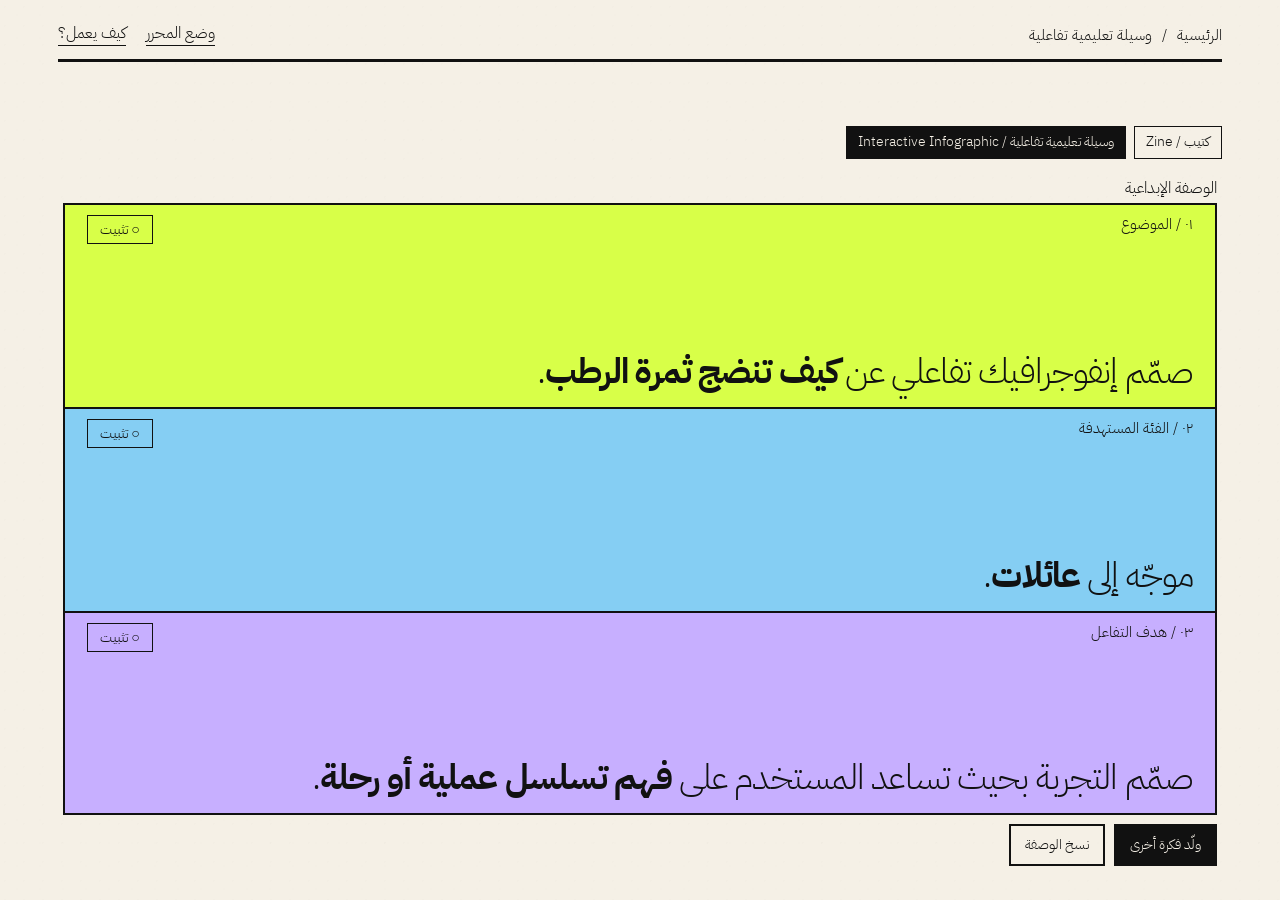
==== infographic.html @ f1f87425 "Add files via upload" ====
<!DOCTYPE html>
<html lang="ar" dir="rtl">
<head>
  <meta charset="UTF-8">
  <meta name="viewport" content="width=device-width, initial-scale=1.0">
  <title>وسيلة تعليمية تفاعلية — مولد الوصفات الإبداعية</title>
  <link rel="preconnect" href="https://fonts.googleapis.com">
  <link rel="preconnect" href="https://fonts.gstatic.com" crossorigin>
  <link href="https://fonts.googleapis.com/css2?family=IBM+Plex+Sans+Arabic:wght@200;300;400;500;600;700&display=swap" rel="stylesheet">
  <link rel="stylesheet" href="style.css">
</head>
<body class="inner-page info-page">
  <div class="noise"></div>
  <div class="screen">
    
    <header class="inner-header">
      <div class="inner-topline">
        <nav class="breadcrumbs" aria-label="مسار الصفحة">
          <a href="index.html">الرئيسية</a>
          <span>/</span>
          <span>وسيلة تعليمية تفاعلية</span>
        </nav>

        <div class="inner-utilities">
          <button id="teacherBtn" class="plain-link">وضع المحرر</button>
          <button id="aboutBtn" class="plain-link">كيف يعمل؟</button>
        </div>
      </div>

      <div class="inner-tabs-row">
        <nav class="project-tabs" aria-label="التنقل بين المشاريع">
          <a href="zine.html" class="project-tab ">كتيب / Zine</a>
          <a href="infographic.html" class="project-tab active" aria-current="page">وسيلة تعليمية تفاعلية / Interactive Infographic</a>
        </nav>
      </div>
    </header>

    <main class="inner-main">
      <section class="generator" aria-live="polite">
        <div class="brief-label">الوصفة الإبداعية</div>

        <article class="idea-card subject-card">
          <div class="card-top">
            <span class="card-label">٠١ / الموضوع</span>
            <button class="lock-btn" data-key="topics" aria-pressed="false">○ تثبيت</button>
          </div>
          <div class="card-copy">صمّم إنفوجرافيك تفاعلي عن <strong id="topicsText"></strong>.</div>
        </article>

        <article class="idea-card perspective-card">
          <div class="card-top">
            <span class="card-label">٠٢ / الفئة المستهدفة</span>
            <button class="lock-btn" data-key="audiences" aria-pressed="false">○ تثبيت</button>
          </div>
          <div class="card-copy">موجّه إلى <strong id="audiencesText"></strong>.</div>
        </article>

        <article class="idea-card method-card">
          <div class="card-top">
            <span class="card-label">٠٣ / هدف التفاعل</span>
            <button class="lock-btn" data-key="goals" aria-pressed="false">○ تثبيت</button>
          </div>
          <div class="card-copy">صمّم التجربة بحيث تساعد المستخدم على <strong id="goalsText"></strong>.</div>
        </article>

        <div class="generator-actions">
          <button id="generateBtn" class="primary-btn">ولّد فكرة أخرى</button>
          <button id="copyBtn" class="secondary-btn">نسخ الوصفة</button>
          <span id="statusMessage" class="status-message"></span>
        </div>
      </section>
    </main>

    <footer class="unified-footer"></footer>
  </div>

  <dialog id="aboutDialog" class="modal">
    <div class="modal-head">
      <h2>كيف يعمل؟</h2>
      <button class="close-btn" data-close="aboutDialog">×</button>
    </div>
    <div class="modal-body">
      <p>ولّد نقطة بداية للمشروع، ثم ثبّت أي عنصر يعجبك وأعد توليد البقية.</p>
      <p>الوصفة تحدد الموضوع والفئة المستهدفة وهدف التفاعل، أما طريقة التفاعل والأسلوب البصري فهما من قراراتك التصميمية.</p>
    </div>
  </dialog>

  <dialog id="passwordDialog" class="modal password-modal">
    <div class="modal-head">
      <h2>دخول المحرر</h2>
      <button class="close-btn" data-close="passwordDialog">×</button>
    </div>
    <div class="modal-body">
      <label class="password-label" for="teacherPassword">كلمة السر</label>
      <input id="teacherPassword" class="password-input" type="password" placeholder="أدخل كلمة السر">
      <p id="passwordError" class="password-error"></p>
      <button id="passwordSubmit" class="primary-btn">دخول وضع المحرر</button>
    </div>
  </dialog>

  <dialog id="teacherDialog" class="modal teacher-modal">
    <div class="modal-head">
      <div>
        <div>وضع المحرر / الوسيلة التعليمية التفاعلية</div>
        <h2>التحكم ببنك الأفكار</h2>
      </div>
      <button class="close-btn" data-close="teacherDialog">×</button>
    </div>

    <div class="teacher-grid">
      <div class="teacher-column">
        <label>الموضوعات <span>عنصر في كل سطر</span></label>
        <textarea id="topicsInput"></textarea>
      </div>
      <div class="teacher-column">
        <label>الفئات المستهدفة <span>عنصر في كل سطر</span></label>
        <textarea id="audiencesInput"></textarea>
      </div>
      <div class="teacher-column teacher-wide">
        <label>أهداف التفاعل <span>عنصر في كل سطر</span></label>
        <textarea id="goalsInput"></textarea>
      </div>
    </div>

    <div class="teacher-actions">
      <button id="saveLocalBtn" class="primary-btn">حفظ على هذا الجهاز</button>
      <button id="shareBtn" class="secondary-btn">إنشاء رابط للطلاب</button>
      <button id="resetBtn" class="secondary-btn">استعادة القوائم الأصلية</button>
    </div>

    <div id="sharePanel" class="share-panel hidden">
      <label>رابط الطلاب</label>
      <div class="share-row">
        <input id="shareUrl" readonly dir="ltr">
        <button id="copyShareBtn" class="secondary-btn">نسخ الرابط</button>
      </div>
    </div>
  </dialog>

  <script src="infographic.js"></script>
</body>
</html>
---- style.css ----
* { box-sizing: border-box; }

:root {
  --paper: #f5f0e6;
  --ink: #111111;
  --lime: #d8ff48;
  --blue: #85cef3;
  --purple: #c7afff;
  --yellow: #ffe36e;
  --main: "IBM Plex Sans Arabic", sans-serif;
}

html, body {
  margin: 0;
  width: 100%;
  min-height: 100%;
}

body {
  background: var(--paper);
  color: var(--ink);
  font-family: var(--main);
}

button, input, textarea { font: inherit; }
button, a { -webkit-tap-highlight-color: transparent; }

.noise {
  position: fixed;
  inset: 0;
  z-index: -1;
  pointer-events: none;
  opacity: .07;
  background-image:
    radial-gradient(circle at 25% 35%, rgba(0,0,0,.14) 0 1px, transparent 1px),
    radial-gradient(circle at 75% 65%, rgba(0,0,0,.09) 0 1px, transparent 1px);
  background-size: 19px 19px, 23px 23px;
}

.plain-link {
  appearance: none;
  border: 0;
  border-bottom: 1px solid currentColor;
  background: transparent;
  color: inherit;
  padding: 0 0 2px;
  font-family: var(--main);
  font-size: 16px;
  font-weight: 300;
  line-height: 1.2;
  cursor: pointer;
  text-decoration: none;
}

/* =========================
   LANDING PAGE
   ========================= */
.landing-page { overflow: hidden; }

.landing-shell {
  height: 100dvh;
  padding: 28px 58px 0;
  display: grid;
  grid-template-rows: 34px 1fr 25px;
}

.landing-topbar {
  height: 34px;
  border-bottom: 3px solid var(--ink);
  display: flex;
  justify-content: flex-end;
  align-items: flex-start;
  direction: ltr;
}

.landing-main {
  min-height: 0;
  display: grid;
  grid-template-rows: 55% 45%;
}

.landing-intro {
  align-self: end;
  text-align: right;
  padding: 0 18px 24px 0;
}

.landing-intro h1 {
  margin: 0;
  font-family: var(--main);
  font-size: clamp(68px, 7.2vw, 118px);
  line-height: .97;
  letter-spacing: -.055em;
  font-weight: 600;
}

.landing-intro p {
  margin: 28px 0 0;
  font-size: clamp(22px, 2vw, 34px);
  line-height: 1.45;
  font-weight: 300;
}

.landing-projects {
  min-height: 0;
  display: grid;
  grid-template-columns: 1fr 1fr;
  border: 3px solid var(--ink);
  direction: rtl;
}

.landing-project {
  position: relative;
  min-width: 0;
  color: var(--ink);
  text-decoration: none;
  padding: 58px 58px 42px;
  display: flex;
  flex-direction: column;
  justify-content: space-between;
}

.landing-project + .landing-project {
  border-right: 3px solid var(--ink);
}

.zine-choice { background: var(--lime); }
.info-choice { background: var(--blue); }

.landing-project-num {
  align-self: flex-start;
  font-size: 17px;
  font-weight: 300;
}

.landing-project-name {
  text-align: right;
}

.landing-project-name strong {
  display: block;
  font-size: clamp(50px, 5vw, 82px);
  line-height: 1.02;
  letter-spacing: -.045em;
  font-weight: 600;
}

.landing-project-name span {
  display: block;
  margin-top: 10px;
  font-size: clamp(25px, 2.2vw, 39px);
  line-height: 1.05;
  font-weight: 300;
  text-align: right;
}

.landing-footer {
  display: flex;
  align-items: center;
  justify-content: flex-end;
  font-size: 10px;
  font-weight: 300;
}

/* =========================
   INNER PAGES
   ========================= */
.inner-page { overflow: hidden; }

.screen {
  height: 100dvh;
  display: grid;
  grid-template-rows: auto 1fr 27px;
  overflow: hidden;
}

.inner-header {
  padding: 24px 58px 0;
}

.inner-topline {
  min-height: 38px;
  padding-bottom: 10px;
  border-bottom: 3px solid var(--ink);
  display: flex;
  justify-content: space-between;
  align-items: flex-start;
}

.breadcrumbs {
  display: flex;
  align-items: center;
  gap: 10px;
  font-size: 15px;
  font-weight: 300;
  white-space: nowrap;
}

.breadcrumbs a {
  color: inherit;
  text-decoration: none;
}

.breadcrumbs a:hover { text-decoration: underline; }

.inner-utilities {
  display: flex;
  gap: 20px;
  direction: rtl;
}

.inner-tabs-row {
  min-height: 115px;
  display: flex;
  align-items: end;
  justify-content: flex-start;
  padding-bottom: 18px;
}

.project-tabs {
  display: flex;
  flex-wrap: wrap;
  gap: 8px;
  direction: rtl;
}

.project-tab {
  color: var(--ink);
  text-decoration: none;
  border: 1.5px solid var(--ink);
  padding: 7px 11px;
  font-size: 14px;
  line-height: 1.2;
  font-weight: 300;
  background: transparent;
}

.project-tab.active {
  background: var(--ink);
  color: var(--paper);
}

.inner-main {
  min-height: 0;
  padding: 0 63px 7px;
}

.generator {
  height: 100%;
  min-height: 0;
  display: grid;
}

.generator > .brief-label {
  align-self: end;
  margin: 0 0 7px;
  text-align: right;
  font-size: 16px;
  line-height: 1;
  font-weight: 300;
}

.idea-card {
  min-height: 0;
  overflow: hidden;
  border: 2px solid var(--ink);
  border-bottom: 0;
  padding: 10px 22px 9px;
  display: grid;
  grid-template-rows: auto 1fr;
}

.idea-card:last-of-type { border-bottom: 2px solid var(--ink); }

.subject-card { background: var(--lime); }
.perspective-card { background: var(--blue); }
.method-card { background: var(--purple); }
.constraint-card { background: var(--yellow); }

.card-top {
  display: flex;
  flex-direction: row;
  justify-content: space-between;
  align-items: flex-start;
  gap: 20px;
}

.card-label {
  order: 1;
  font-size: 15px;
  line-height: 1.2;
  font-weight: 300;
}

.lock-btn {
  order: 2;
  min-width: 66px;
  border: 1.5px solid var(--ink);
  background: transparent;
  color: var(--ink);
  padding: 6px 10px;
  font-size: 14px;
  line-height: 1.1;
  font-weight: 300;
  cursor: pointer;
}

.lock-btn.locked {
  background: var(--ink);
  color: var(--paper);
}

.card-copy {
  align-self: end;
  padding: 0 0 4px;
  text-align: right;
  font-size: clamp(28px, 2.75vw, 47px);
  line-height: 1.25;
  letter-spacing: -.025em;
  font-weight: 300;
}

.card-copy strong {
  font-weight: 700;
}

.generator-actions {
  min-height: 48px;
  padding-top: 9px;
  display: flex;
  justify-content: flex-end;
  align-items: flex-start;
  gap: 9px;
  direction: rtl;
}

.primary-btn,
.secondary-btn {
  min-height: 42px;
  border: 2px solid var(--ink);
  padding: 8px 14px;
  font-size: 14px;
  line-height: 1.15;
  font-weight: 300;
  cursor: pointer;
}

.primary-btn {
  background: var(--ink);
  color: var(--paper);
}

.secondary-btn {
  background: transparent;
  color: var(--ink);
}

.status-message {
  align-self: center;
  margin-right: 10px;
  font-size: 11px;
}

.info-page .generator {
  grid-template-rows: 26px repeat(3, minmax(0, 1fr)) 51px;
}

.zine-page .generator {
  grid-template-rows: 26px repeat(4, minmax(0, 1fr)) 51px;
}

.unified-footer {
  height: 27px;
  padding: 0 58px;
  display: flex;
  align-items: center;
  justify-content: flex-end;
  font-size: 10px;
  font-weight: 300;
}

/* =========================
   DIALOGS / TEACHER MODE
   ========================= */
.modal {
  width: min(760px, calc(100% - 28px));
  max-height: 86vh;
  padding: 0;
  border: 2px solid var(--ink);
  background: var(--paper);
  color: var(--ink);
  box-shadow: -9px 9px 0 var(--ink);
}

.modal::backdrop {
  background: rgba(0,0,0,.30);
  backdrop-filter: blur(2px);
}

.modal-head {
  display: flex;
  justify-content: space-between;
  align-items: flex-start;
  gap: 20px;
  padding: 18px 20px;
  border-bottom: 2px solid var(--ink);
}

.modal h2 {
  margin: 0;
  font-size: clamp(28px, 3.5vw, 44px);
  line-height: 1.15;
  font-weight: 500;
}

.close-btn {
  border: 0;
  background: transparent;
  color: inherit;
  font-size: 28px;
  cursor: pointer;
}

.modal-body {
  padding: 18px 20px 24px;
  font-size: 14px;
  line-height: 1.9;
}

.password-modal { width: min(460px, calc(100% - 28px)); }

.password-label {
  display: block;
  margin-bottom: 7px;
  font-size: 12px;
  font-weight: 300;
}

.password-input {
  width: 100%;
  padding: 11px;
  margin-bottom: 7px;
  border: 1.5px solid var(--ink);
  background: white;
}

.password-error {
  min-height: 18px;
  margin: 0 0 12px;
  font-size: 11px;
}

.teacher-modal {
  width: min(1100px, calc(100% - 28px));
  max-height: 89vh;
}

.teacher-grid {
  display: grid;
  grid-template-columns: 1fr 1fr;
}

.teacher-column {
  padding: 14px;
  border-left: 1px solid var(--ink);
  border-bottom: 1px solid var(--ink);
}

.teacher-column:nth-child(even) { border-left: 0; }

.teacher-column label,
.share-panel label {
  display: flex;
  justify-content: space-between;
  gap: 10px;
  margin-bottom: 8px;
  font-size: 11px;
  font-weight: 300;
}

.teacher-column label span { opacity: .55; }

textarea {
  width: 100%;
  min-height: 165px;
  resize: vertical;
  padding: 10px;
  border: 1px solid var(--ink);
  background: rgba(255,255,255,.55);
  line-height: 1.7;
}

.teacher-options {
  display: flex;
  flex-wrap: wrap;
  gap: 12px 24px;
  padding: 14px 16px;
  border-bottom: 1px solid var(--ink);
}

.toggle {
  display: flex;
  align-items: center;
  gap: 7px;
  font-size: 11px;
}

.teacher-actions {
  display: flex;
  flex-wrap: wrap;
  gap: 8px;
  padding: 14px 16px 0;
}

.teacher-note {
  padding: 14px 16px 18px;
  margin: 0;
  font-size: 10px;
  line-height: 1.7;
  opacity: .65;
}

.share-panel {
  margin: 14px 16px 0;
  padding: 14px;
  border: 1px solid var(--ink);
  background: rgba(255,255,255,.4);
}

.share-row {
  display: flex;
  gap: 8px;
}

.share-row input {
  flex: 1;
  min-width: 0;
  padding: 10px;
  border: 1px solid var(--ink);
  background: white;
}

.share-panel p {
  margin: 8px 0 0;
  font-size: 10px;
}

.hidden { display: none !important; }
.category-hidden { display: none !important; }

.teacher-wide { grid-column: 1 / -1; }

/* =========================
   Responsive
   ========================= */
@media (max-width: 1050px) {
  .landing-shell { padding-inline: 34px; }
  .inner-header { padding-inline: 34px; }
  .inner-main { padding-inline: 38px; }
  .landing-project { padding: 38px 34px 30px; }
  .inner-tabs-row { min-height: 90px; }
  .card-copy { font-size: clamp(24px, 3.2vw, 38px); }
}

@media (max-width: 740px) {
  .landing-page,
  .inner-page { overflow: auto; }

  .landing-shell {
    height: auto;
    min-height: 100dvh;
    padding: 20px 18px 0;
    grid-template-rows: 34px auto 26px;
  }

  .landing-main { display: block; }

  .landing-intro { padding: 54px 0 38px; }
  .landing-intro h1 { font-size: 58px; }
  .landing-intro p { font-size: 20px; }

  .landing-projects { grid-template-columns: 1fr; }

  .landing-project {
    min-height: 280px;
    padding: 30px 26px;
  }

  .landing-project + .landing-project {
    border-right: 0;
    border-top: 3px solid var(--ink);
  }

  .landing-project-name strong { font-size: 44px; }

  .screen {
    height: auto;
    min-height: 100dvh;
    display: block;
    overflow: visible;
  }

  .inner-header { padding: 18px 18px 0; }

  .inner-topline { gap: 14px; }
  .breadcrumbs { font-size: 13px; }
  .inner-utilities { gap: 12px; }
  .plain-link { font-size: 13px; }

  .inner-tabs-row {
    min-height: 82px;
    align-items: center;
    padding-bottom: 8px;
  }

  .project-tabs { width: 100%; }
  .project-tab {
    flex: 1;
    text-align: center;
    font-size: 12px;
  }

  .inner-main { padding: 0 18px 16px; }

  .generator,
  .info-page .generator,
  .zine-page .generator {
    height: auto;
    display: block;
  }

  .generator > .brief-label { margin: 12px 0 9px; }

  .idea-card { min-height: 155px; }
  .card-copy { font-size: 27px; }

  .generator-actions { padding: 10px 0 16px; }
  .unified-footer { padding-inline: 18px; }

  .teacher-grid { grid-template-columns: 1fr; }
  .teacher-column { border-left: 0; }
  .teacher-wide { grid-column: auto; }
  .share-row { flex-direction: column; }
}


/* V4 requested refinements */

/* Landing title medium */
.landing-intro h1 {
  font-weight: 500;
}

/* "كيف يعمل؟" at far left */
.landing-topbar {
  justify-content: flex-start;
}

/* Full black stroke around each project card */
.landing-project {
  border: 3px solid var(--ink);
}

/* Avoid doubled shared border while keeping each card fully stroked */
.landing-projects {
  border: 0;
  gap: 0;
}

.landing-project + .landing-project {
  border-right: 3px solid var(--ink);
}

/* Align action buttons exactly with the recipe rectangle above */
.inner-page .generator-actions {
  width: 100%;
  justify-content: flex-end;
  padding-left: 0;
  padding-right: 0;
}

/* Empty footer remains as spacing only */
.unified-footer {
  font-size: 0;
}


/* V5 refinements */

/* Landing project cards without individual black outline */
.landing-project {
  border: 0 !important;
}

.landing-projects {
  border: 0 !important;
}

.landing-project + .landing-project {
  border-right: 0 !important;
}

/* Generator action buttons pinned to the far right */
.inner-page .generator-actions {
  justify-content: flex-start !important;
  direction: rtl;
}
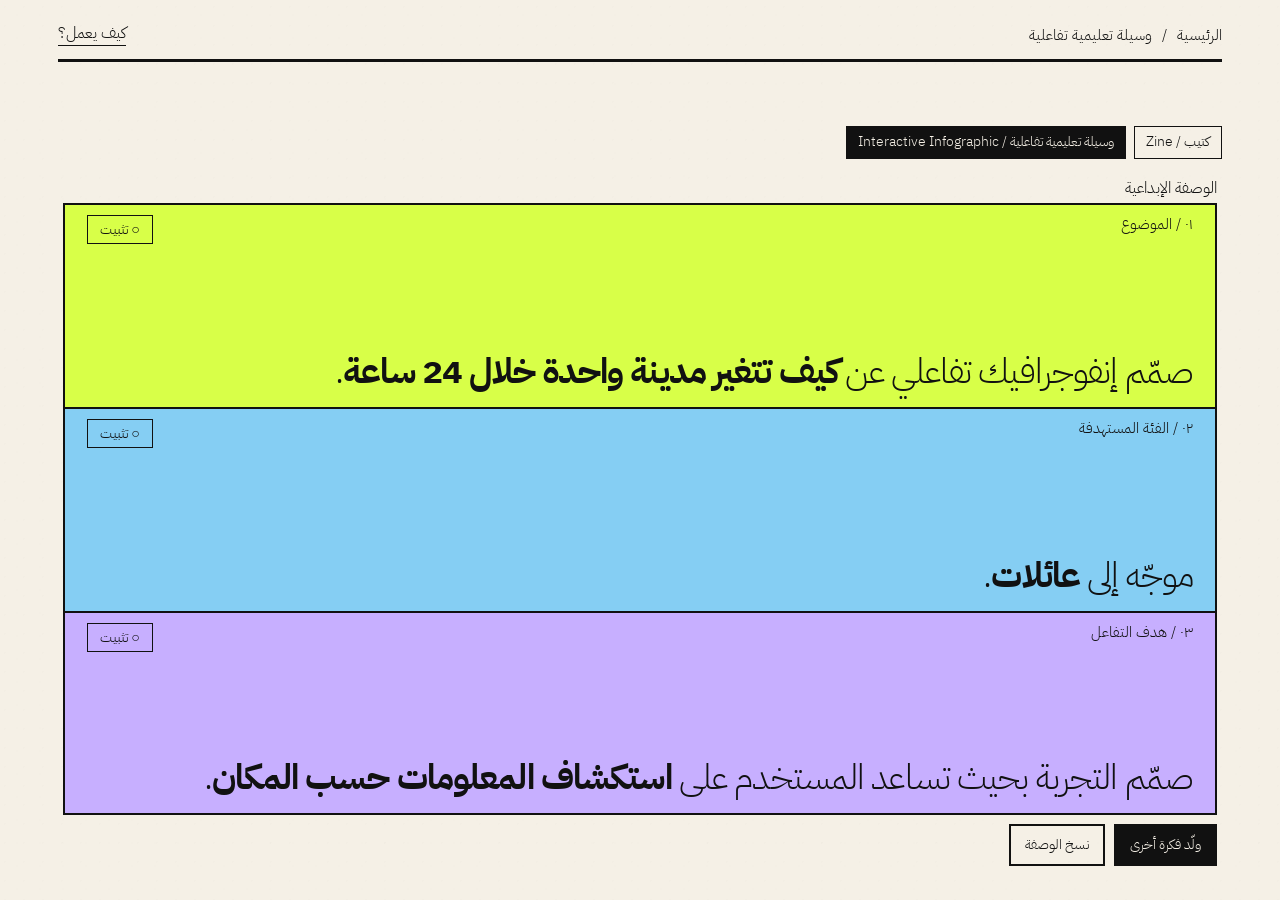
==== commit 1b685cf0: "Add files via upload" ====
--- a/infographic.html
+++ b/infographic.html
@@ -22,7 +22,6 @@
         </nav>
 
         <div class="inner-utilities">
-          <button id="teacherBtn" class="plain-link">وضع المحرر</button>
           <button id="aboutBtn" class="plain-link">كيف يعمل؟</button>
         </div>
       </div>
@@ -30,7 +29,7 @@
       <div class="inner-tabs-row">
         <nav class="project-tabs" aria-label="التنقل بين المشاريع">
           <a href="zine.html" class="project-tab ">كتيب / Zine</a>
-          <a href="infographic.html" class="project-tab active" aria-current="page">وسيلة تعليمية تفاعلية / Interactive Infographic</a>
+          <a href="infographic.html" class="project-tab active">وسيلة تعليمية تفاعلية / Interactive Infographic</a>
         </nav>
       </div>
     </header>
@@ -42,25 +41,25 @@
         <article class="idea-card subject-card">
           <div class="card-top">
             <span class="card-label">٠١ / الموضوع</span>
-            <button class="lock-btn" data-key="topics" aria-pressed="false">○ تثبيت</button>
+            <button class="lock-btn" data-key="topics">○ تثبيت</button>
           </div>
-          <div class="card-copy">صمّم إنفوجرافيك تفاعلي عن <strong id="topicsText"></strong>.</div>
+          <div class="card-copy">صمّم إنفوجرافيك تفاعلي عن <strong id="topicsText">...</strong>.</div>
         </article>
 
         <article class="idea-card perspective-card">
           <div class="card-top">
             <span class="card-label">٠٢ / الفئة المستهدفة</span>
-            <button class="lock-btn" data-key="audiences" aria-pressed="false">○ تثبيت</button>
+            <button class="lock-btn" data-key="audiences">○ تثبيت</button>
           </div>
-          <div class="card-copy">موجّه إلى <strong id="audiencesText"></strong>.</div>
+          <div class="card-copy">موجّه إلى <strong id="audiencesText">...</strong>.</div>
         </article>
 
         <article class="idea-card method-card">
           <div class="card-top">
             <span class="card-label">٠٣ / هدف التفاعل</span>
-            <button class="lock-btn" data-key="goals" aria-pressed="false">○ تثبيت</button>
+            <button class="lock-btn" data-key="goals">○ تثبيت</button>
           </div>
-          <div class="card-copy">صمّم التجربة بحيث تساعد المستخدم على <strong id="goalsText"></strong>.</div>
+          <div class="card-copy">صمّم التجربة بحيث تساعد المستخدم على <strong id="goalsText">...</strong>.</div>
         </article>
 
         <div class="generator-actions">
@@ -85,58 +84,6 @@
     </div>
   </dialog>
 
-  <dialog id="passwordDialog" class="modal password-modal">
-    <div class="modal-head">
-      <h2>دخول المحرر</h2>
-      <button class="close-btn" data-close="passwordDialog">×</button>
-    </div>
-    <div class="modal-body">
-      <label class="password-label" for="teacherPassword">كلمة السر</label>
-      <input id="teacherPassword" class="password-input" type="password" placeholder="أدخل كلمة السر">
-      <p id="passwordError" class="password-error"></p>
-      <button id="passwordSubmit" class="primary-btn">دخول وضع المحرر</button>
-    </div>
-  </dialog>
-
-  <dialog id="teacherDialog" class="modal teacher-modal">
-    <div class="modal-head">
-      <div>
-        <div>وضع المحرر / الوسيلة التعليمية التفاعلية</div>
-        <h2>التحكم ببنك الأفكار</h2>
-      </div>
-      <button class="close-btn" data-close="teacherDialog">×</button>
-    </div>
-
-    <div class="teacher-grid">
-      <div class="teacher-column">
-        <label>الموضوعات <span>عنصر في كل سطر</span></label>
-        <textarea id="topicsInput"></textarea>
-      </div>
-      <div class="teacher-column">
-        <label>الفئات المستهدفة <span>عنصر في كل سطر</span></label>
-        <textarea id="audiencesInput"></textarea>
-      </div>
-      <div class="teacher-column teacher-wide">
-        <label>أهداف التفاعل <span>عنصر في كل سطر</span></label>
-        <textarea id="goalsInput"></textarea>
-      </div>
-    </div>
-
-    <div class="teacher-actions">
-      <button id="saveLocalBtn" class="primary-btn">حفظ على هذا الجهاز</button>
-      <button id="shareBtn" class="secondary-btn">إنشاء رابط للطلاب</button>
-      <button id="resetBtn" class="secondary-btn">استعادة القوائم الأصلية</button>
-    </div>
-
-    <div id="sharePanel" class="share-panel hidden">
-      <label>رابط الطلاب</label>
-      <div class="share-row">
-        <input id="shareUrl" readonly dir="ltr">
-        <button id="copyShareBtn" class="secondary-btn">نسخ الرابط</button>
-      </div>
-    </div>
-  </dialog>
-
   <script src="infographic.js"></script>
 </body>
 </html>
--- a/style.css
+++ b/style.css
@@ -53,9 +53,7 @@
   text-decoration: none;
 }
 
-/* =========================
-   LANDING PAGE
-   ========================= */
+/* LANDING */
 .landing-page { overflow: hidden; }
 
 .landing-shell {
@@ -69,7 +67,7 @@
   height: 34px;
   border-bottom: 3px solid var(--ink);
   display: flex;
-  justify-content: flex-end;
+  justify-content: flex-start; /* far left */
   align-items: flex-start;
   direction: ltr;
 }
@@ -92,7 +90,7 @@
   font-size: clamp(68px, 7.2vw, 118px);
   line-height: .97;
   letter-spacing: -.055em;
-  font-weight: 600;
+  font-weight: 500;
 }
 
 .landing-intro p {
@@ -106,7 +104,7 @@
   min-height: 0;
   display: grid;
   grid-template-columns: 1fr 1fr;
-  border: 3px solid var(--ink);
+  border: 0;
   direction: rtl;
 }
 
@@ -119,10 +117,7 @@
   display: flex;
   flex-direction: column;
   justify-content: space-between;
-}
-
-.landing-project + .landing-project {
-  border-right: 3px solid var(--ink);
+  border: 0;
 }
 
 .zine-choice { background: var(--lime); }
@@ -134,9 +129,7 @@
   font-weight: 300;
 }
 
-.landing-project-name {
-  text-align: right;
-}
+.landing-project-name { text-align: right; }
 
 .landing-project-name strong {
   display: block;
@@ -156,16 +149,10 @@
 }
 
 .landing-footer {
-  display: flex;
-  align-items: center;
-  justify-content: flex-end;
-  font-size: 10px;
-  font-weight: 300;
-}
-
-/* =========================
-   INNER PAGES
-   ========================= */
+  min-height: 25px;
+}
+
+/* INNER */
 .inner-page { overflow: hidden; }
 
 .screen {
@@ -175,9 +162,7 @@
   overflow: hidden;
 }
 
-.inner-header {
-  padding: 24px 58px 0;
-}
+.inner-header { padding: 24px 58px 0; }
 
 .inner-topline {
   min-height: 38px;
@@ -201,7 +186,6 @@
   color: inherit;
   text-decoration: none;
 }
-
 .breadcrumbs a:hover { text-decoration: underline; }
 
 .inner-utilities {
@@ -270,7 +254,6 @@
   display: grid;
   grid-template-rows: auto 1fr;
 }
-
 .idea-card:last-of-type { border-bottom: 2px solid var(--ink); }
 
 .subject-card { background: var(--lime); }
@@ -280,21 +263,18 @@
 
 .card-top {
   display: flex;
-  flex-direction: row;
   justify-content: space-between;
   align-items: flex-start;
   gap: 20px;
 }
 
 .card-label {
-  order: 1;
   font-size: 15px;
   line-height: 1.2;
   font-weight: 300;
 }
 
 .lock-btn {
-  order: 2;
   min-width: 66px;
   border: 1.5px solid var(--ink);
   background: transparent;
@@ -305,7 +285,6 @@
   font-weight: 300;
   cursor: pointer;
 }
-
 .lock-btn.locked {
   background: var(--ink);
   color: var(--paper);
@@ -320,23 +299,20 @@
   letter-spacing: -.025em;
   font-weight: 300;
 }
-
-.card-copy strong {
-  font-weight: 700;
-}
+.card-copy strong { font-weight: 700; }
 
 .generator-actions {
   min-height: 48px;
   padding-top: 9px;
   display: flex;
-  justify-content: flex-end;
+  justify-content: flex-start;
   align-items: flex-start;
   gap: 9px;
   direction: rtl;
-}
-
-.primary-btn,
-.secondary-btn {
+  width: 100%;
+}
+
+.primary-btn, .secondary-btn {
   min-height: 42px;
   border: 2px solid var(--ink);
   padding: 8px 14px;
@@ -345,16 +321,8 @@
   font-weight: 300;
   cursor: pointer;
 }
-
-.primary-btn {
-  background: var(--ink);
-  color: var(--paper);
-}
-
-.secondary-btn {
-  background: transparent;
-  color: var(--ink);
-}
+.primary-btn { background: var(--ink); color: var(--paper); }
+.secondary-btn { background: transparent; color: var(--ink); }
 
 .status-message {
   align-self: center;
@@ -365,24 +333,15 @@
 .info-page .generator {
   grid-template-rows: 26px repeat(3, minmax(0, 1fr)) 51px;
 }
-
 .zine-page .generator {
   grid-template-rows: 26px repeat(4, minmax(0, 1fr)) 51px;
 }
 
 .unified-footer {
   height: 27px;
-  padding: 0 58px;
-  display: flex;
-  align-items: center;
-  justify-content: flex-end;
-  font-size: 10px;
-  font-weight: 300;
-}
-
-/* =========================
-   DIALOGS / TEACHER MODE
-   ========================= */
+}
+
+/* DIALOGS */
 .modal {
   width: min(760px, calc(100% - 28px));
   max-height: 86vh;
@@ -392,12 +351,10 @@
   color: var(--ink);
   box-shadow: -9px 9px 0 var(--ink);
 }
-
 .modal::backdrop {
   background: rgba(0,0,0,.30);
   backdrop-filter: blur(2px);
 }
-
 .modal-head {
   display: flex;
   justify-content: space-between;
@@ -406,14 +363,12 @@
   padding: 18px 20px;
   border-bottom: 2px solid var(--ink);
 }
-
 .modal h2 {
   margin: 0;
   font-size: clamp(28px, 3.5vw, 44px);
   line-height: 1.15;
   font-weight: 500;
 }
-
 .close-btn {
   border: 0;
   background: transparent;
@@ -421,139 +376,12 @@
   font-size: 28px;
   cursor: pointer;
 }
-
 .modal-body {
   padding: 18px 20px 24px;
   font-size: 14px;
   line-height: 1.9;
 }
 
-.password-modal { width: min(460px, calc(100% - 28px)); }
-
-.password-label {
-  display: block;
-  margin-bottom: 7px;
-  font-size: 12px;
-  font-weight: 300;
-}
-
-.password-input {
-  width: 100%;
-  padding: 11px;
-  margin-bottom: 7px;
-  border: 1.5px solid var(--ink);
-  background: white;
-}
-
-.password-error {
-  min-height: 18px;
-  margin: 0 0 12px;
-  font-size: 11px;
-}
-
-.teacher-modal {
-  width: min(1100px, calc(100% - 28px));
-  max-height: 89vh;
-}
-
-.teacher-grid {
-  display: grid;
-  grid-template-columns: 1fr 1fr;
-}
-
-.teacher-column {
-  padding: 14px;
-  border-left: 1px solid var(--ink);
-  border-bottom: 1px solid var(--ink);
-}
-
-.teacher-column:nth-child(even) { border-left: 0; }
-
-.teacher-column label,
-.share-panel label {
-  display: flex;
-  justify-content: space-between;
-  gap: 10px;
-  margin-bottom: 8px;
-  font-size: 11px;
-  font-weight: 300;
-}
-
-.teacher-column label span { opacity: .55; }
-
-textarea {
-  width: 100%;
-  min-height: 165px;
-  resize: vertical;
-  padding: 10px;
-  border: 1px solid var(--ink);
-  background: rgba(255,255,255,.55);
-  line-height: 1.7;
-}
-
-.teacher-options {
-  display: flex;
-  flex-wrap: wrap;
-  gap: 12px 24px;
-  padding: 14px 16px;
-  border-bottom: 1px solid var(--ink);
-}
-
-.toggle {
-  display: flex;
-  align-items: center;
-  gap: 7px;
-  font-size: 11px;
-}
-
-.teacher-actions {
-  display: flex;
-  flex-wrap: wrap;
-  gap: 8px;
-  padding: 14px 16px 0;
-}
-
-.teacher-note {
-  padding: 14px 16px 18px;
-  margin: 0;
-  font-size: 10px;
-  line-height: 1.7;
-  opacity: .65;
-}
-
-.share-panel {
-  margin: 14px 16px 0;
-  padding: 14px;
-  border: 1px solid var(--ink);
-  background: rgba(255,255,255,.4);
-}
-
-.share-row {
-  display: flex;
-  gap: 8px;
-}
-
-.share-row input {
-  flex: 1;
-  min-width: 0;
-  padding: 10px;
-  border: 1px solid var(--ink);
-  background: white;
-}
-
-.share-panel p {
-  margin: 8px 0 0;
-  font-size: 10px;
-}
-
-.hidden { display: none !important; }
-.category-hidden { display: none !important; }
-
-.teacher-wide { grid-column: 1 / -1; }
-
-/* =========================
-   Responsive
-   ========================= */
 @media (max-width: 1050px) {
   .landing-shell { padding-inline: 34px; }
   .inner-header { padding-inline: 34px; }
@@ -564,8 +392,7 @@
 }
 
 @media (max-width: 740px) {
-  .landing-page,
-  .inner-page { overflow: auto; }
+  .landing-page, .inner-page { overflow: auto; }
 
   .landing-shell {
     height: auto;
@@ -573,25 +400,16 @@
     padding: 20px 18px 0;
     grid-template-rows: 34px auto 26px;
   }
-
   .landing-main { display: block; }
-
   .landing-intro { padding: 54px 0 38px; }
   .landing-intro h1 { font-size: 58px; }
   .landing-intro p { font-size: 20px; }
 
   .landing-projects { grid-template-columns: 1fr; }
-
   .landing-project {
     min-height: 280px;
     padding: 30px 26px;
   }
-
-  .landing-project + .landing-project {
-    border-right: 0;
-    border-top: 3px solid var(--ink);
-  }
-
   .landing-project-name strong { font-size: 44px; }
 
   .screen {
@@ -600,9 +418,7 @@
     display: block;
     overflow: visible;
   }
-
   .inner-header { padding: 18px 18px 0; }
-
   .inner-topline { gap: 14px; }
   .breadcrumbs { font-size: 13px; }
   .inner-utilities { gap: 12px; }
@@ -613,96 +429,19 @@
     align-items: center;
     padding-bottom: 8px;
   }
-
   .project-tabs { width: 100%; }
   .project-tab {
     flex: 1;
     text-align: center;
     font-size: 12px;
   }
-
   .inner-main { padding: 0 18px 16px; }
-
-  .generator,
-  .info-page .generator,
-  .zine-page .generator {
+  .generator, .info-page .generator, .zine-page .generator {
     height: auto;
     display: block;
   }
-
   .generator > .brief-label { margin: 12px 0 9px; }
-
   .idea-card { min-height: 155px; }
   .card-copy { font-size: 27px; }
-
   .generator-actions { padding: 10px 0 16px; }
-  .unified-footer { padding-inline: 18px; }
-
-  .teacher-grid { grid-template-columns: 1fr; }
-  .teacher-column { border-left: 0; }
-  .teacher-wide { grid-column: auto; }
-  .share-row { flex-direction: column; }
-}
-
-
-/* V4 requested refinements */
-
-/* Landing title medium */
-.landing-intro h1 {
-  font-weight: 500;
-}
-
-/* "كيف يعمل؟" at far left */
-.landing-topbar {
-  justify-content: flex-start;
-}
-
-/* Full black stroke around each project card */
-.landing-project {
-  border: 3px solid var(--ink);
-}
-
-/* Avoid doubled shared border while keeping each card fully stroked */
-.landing-projects {
-  border: 0;
-  gap: 0;
-}
-
-.landing-project + .landing-project {
-  border-right: 3px solid var(--ink);
-}
-
-/* Align action buttons exactly with the recipe rectangle above */
-.inner-page .generator-actions {
-  width: 100%;
-  justify-content: flex-end;
-  padding-left: 0;
-  padding-right: 0;
-}
-
-/* Empty footer remains as spacing only */
-.unified-footer {
-  font-size: 0;
-}
-
-
-/* V5 refinements */
-
-/* Landing project cards without individual black outline */
-.landing-project {
-  border: 0 !important;
-}
-
-.landing-projects {
-  border: 0 !important;
-}
-
-.landing-project + .landing-project {
-  border-right: 0 !important;
-}
-
-/* Generator action buttons pinned to the far right */
-.inner-page .generator-actions {
-  justify-content: flex-start !important;
-  direction: rtl;
-}
+}
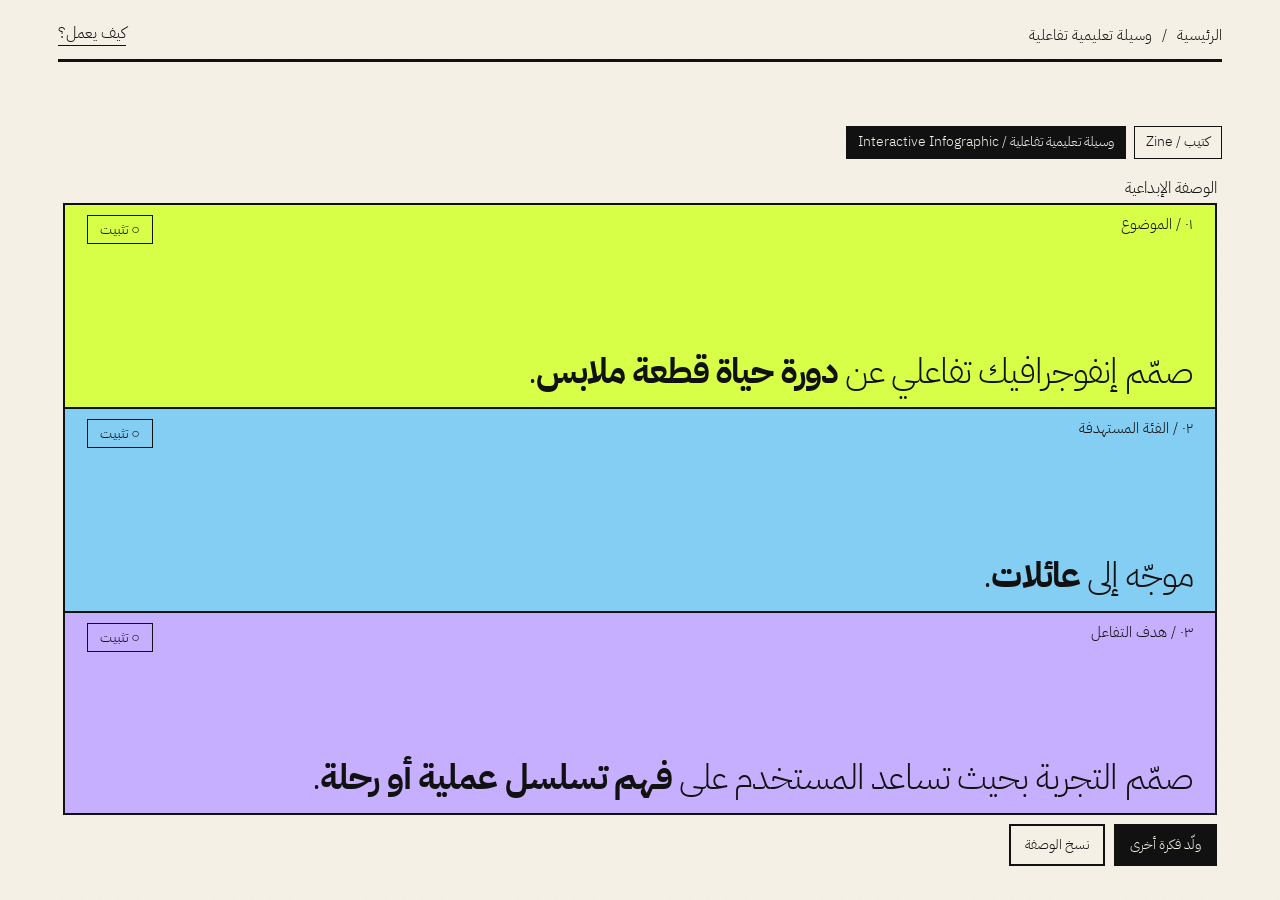
==== commit 7af4f127: "Add files via upload" ====
--- a/infographic.html
+++ b/infographic.html
@@ -20,7 +20,6 @@
           <span>/</span>
           <span>وسيلة تعليمية تفاعلية</span>
         </nav>
-
         <div class="inner-utilities">
           <button id="aboutBtn" class="plain-link">كيف يعمل؟</button>
         </div>
--- a/style.css
+++ b/style.css
@@ -24,7 +24,6 @@
 }
 
 button, input, textarea { font: inherit; }
-button, a { -webkit-tap-highlight-color: transparent; }
 
 .noise {
   position: fixed;
@@ -67,7 +66,7 @@
   height: 34px;
   border-bottom: 3px solid var(--ink);
   display: flex;
-  justify-content: flex-start; /* far left */
+  justify-content: flex-start;
   align-items: flex-start;
   direction: ltr;
 }
@@ -86,7 +85,6 @@
 
 .landing-intro h1 {
   margin: 0;
-  font-family: var(--main);
   font-size: clamp(68px, 7.2vw, 118px);
   line-height: .97;
   letter-spacing: -.055em;
@@ -109,7 +107,6 @@
 }
 
 .landing-project {
-  position: relative;
   min-width: 0;
   color: var(--ink);
   text-decoration: none;
@@ -148,9 +145,7 @@
   text-align: right;
 }
 
-.landing-footer {
-  min-height: 25px;
-}
+.landing-footer { min-height: 25px; }
 
 /* INNER */
 .inner-page { overflow: hidden; }
@@ -337,9 +332,7 @@
   grid-template-rows: 26px repeat(4, minmax(0, 1fr)) 51px;
 }
 
-.unified-footer {
-  height: 27px;
-}
+.unified-footer { height: 27px; }
 
 /* DIALOGS */
 .modal {
@@ -406,10 +399,7 @@
   .landing-intro p { font-size: 20px; }
 
   .landing-projects { grid-template-columns: 1fr; }
-  .landing-project {
-    min-height: 280px;
-    padding: 30px 26px;
-  }
+  .landing-project { min-height: 280px; padding: 30px 26px; }
   .landing-project-name strong { font-size: 44px; }
 
   .screen {
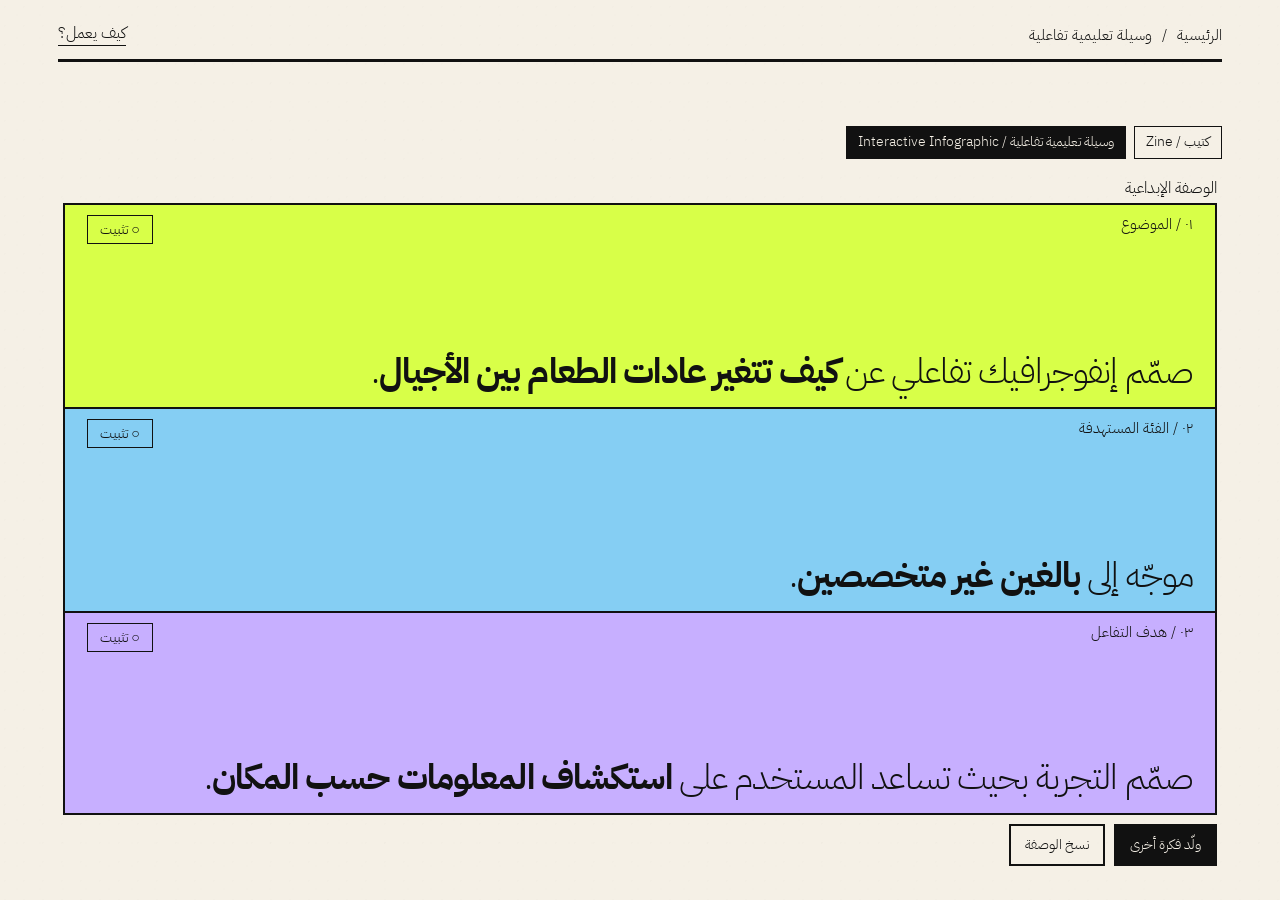
==== commit ba4c81f5: "Add files via upload" ====
--- a/infographic.html
+++ b/infographic.html
@@ -83,6 +83,7 @@
     </div>
   </dialog>
 
+  <script src="infographic-data.js"></script>
   <script src="infographic.js"></script>
 </body>
 </html>
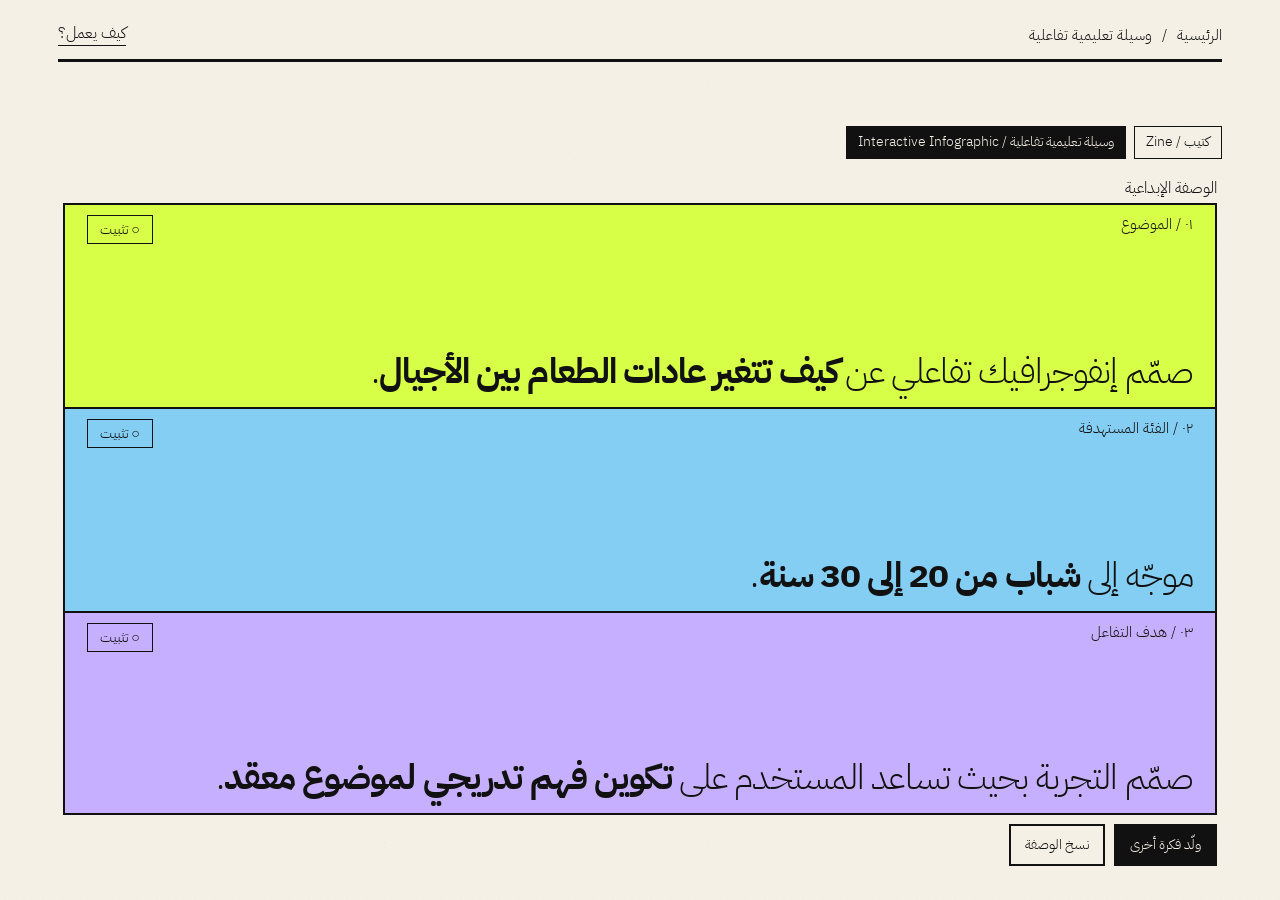
==== commit b94cf9a9: "Add files via upload" ====
--- a/infographic.html
+++ b/infographic.html
@@ -82,8 +82,6 @@
       <p>الوصفة تحدد الموضوع والفئة المستهدفة وهدف التفاعل، أما طريقة التفاعل والأسلوب البصري فهما من قراراتك التصميمية.</p>
     </div>
   </dialog>
-
-  <script src="infographic-data.js"></script>
   <script src="infographic.js"></script>
 </body>
 </html>
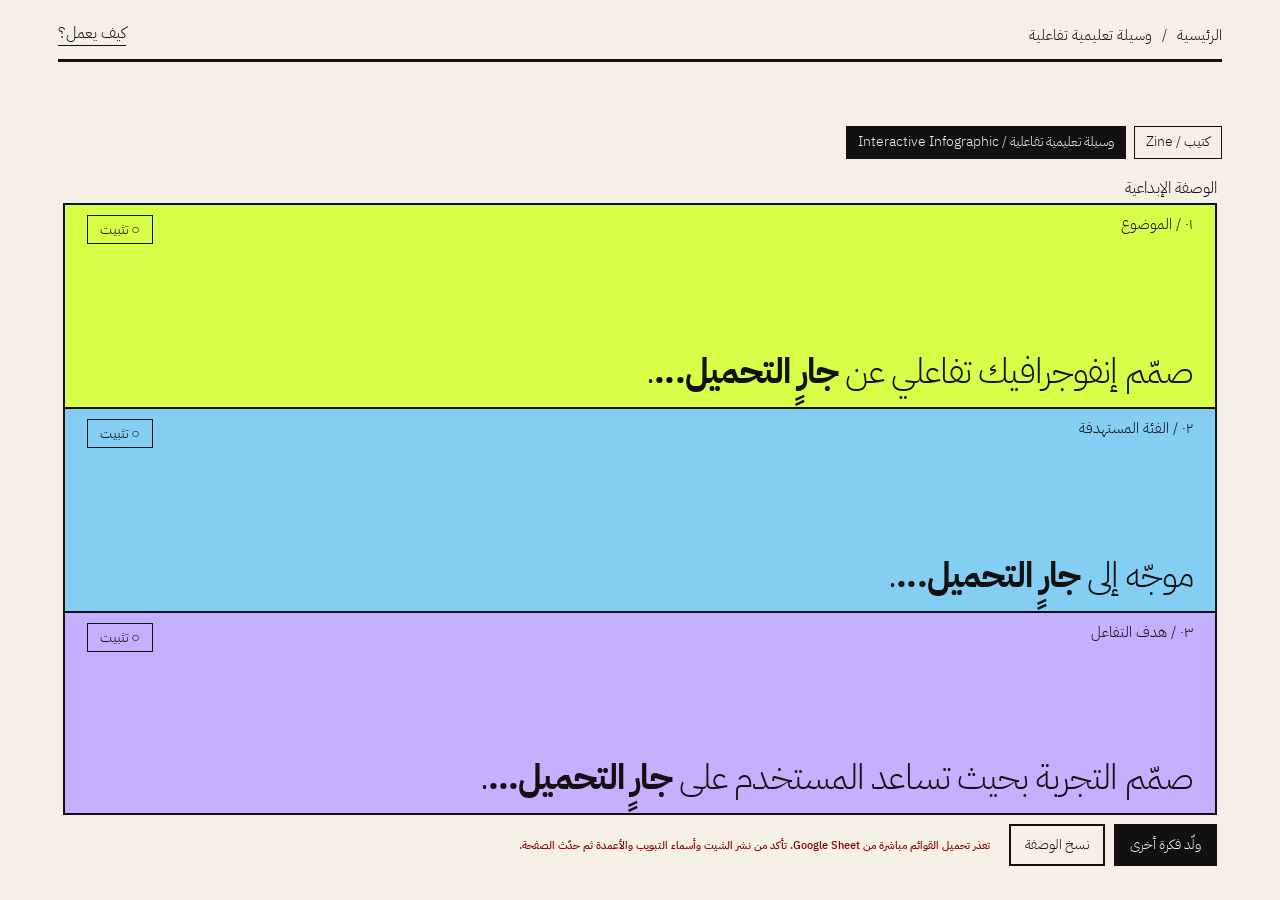
==== commit a4dc0e9d: "Add files via upload" ====
--- a/infographic.html
+++ b/infographic.html
@@ -3,6 +3,9 @@
 <head>
   <meta charset="UTF-8">
   <meta name="viewport" content="width=device-width, initial-scale=1.0">
+  <meta http-equiv="Cache-Control" content="no-store, no-cache, must-revalidate, max-age=0">
+  <meta http-equiv="Pragma" content="no-cache">
+  <meta http-equiv="Expires" content="0">
   <title>وسيلة تعليمية تفاعلية — مولد الوصفات الإبداعية</title>
   <link rel="preconnect" href="https://fonts.googleapis.com">
   <link rel="preconnect" href="https://fonts.gstatic.com" crossorigin>
@@ -24,7 +27,6 @@
           <button id="aboutBtn" class="plain-link">كيف يعمل؟</button>
         </div>
       </div>
-
       <div class="inner-tabs-row">
         <nav class="project-tabs" aria-label="التنقل بين المشاريع">
           <a href="zine.html" class="project-tab ">كتيب / Zine</a>
@@ -42,7 +44,7 @@
             <span class="card-label">٠١ / الموضوع</span>
             <button class="lock-btn" data-key="topics">○ تثبيت</button>
           </div>
-          <div class="card-copy">صمّم إنفوجرافيك تفاعلي عن <strong id="topicsText">...</strong>.</div>
+          <div class="card-copy">صمّم إنفوجرافيك تفاعلي عن <strong id="topicsText">جارٍ التحميل...</strong>.</div>
         </article>
 
         <article class="idea-card perspective-card">
@@ -50,7 +52,7 @@
             <span class="card-label">٠٢ / الفئة المستهدفة</span>
             <button class="lock-btn" data-key="audiences">○ تثبيت</button>
           </div>
-          <div class="card-copy">موجّه إلى <strong id="audiencesText">...</strong>.</div>
+          <div class="card-copy">موجّه إلى <strong id="audiencesText">جارٍ التحميل...</strong>.</div>
         </article>
 
         <article class="idea-card method-card">
@@ -58,12 +60,12 @@
             <span class="card-label">٠٣ / هدف التفاعل</span>
             <button class="lock-btn" data-key="goals">○ تثبيت</button>
           </div>
-          <div class="card-copy">صمّم التجربة بحيث تساعد المستخدم على <strong id="goalsText">...</strong>.</div>
+          <div class="card-copy">صمّم التجربة بحيث تساعد المستخدم على <strong id="goalsText">جارٍ التحميل...</strong>.</div>
         </article>
 
         <div class="generator-actions">
-          <button id="generateBtn" class="primary-btn">ولّد فكرة أخرى</button>
-          <button id="copyBtn" class="secondary-btn">نسخ الوصفة</button>
+          <button id="generateBtn" class="primary-btn" disabled>ولّد فكرة أخرى</button>
+          <button id="copyBtn" class="secondary-btn" disabled>نسخ الوصفة</button>
           <span id="statusMessage" class="status-message"></span>
         </div>
       </section>
@@ -82,6 +84,7 @@
       <p>الوصفة تحدد الموضوع والفئة المستهدفة وهدف التفاعل، أما طريقة التفاعل والأسلوب البصري فهما من قراراتك التصميمية.</p>
     </div>
   </dialog>
+
   <script src="infographic.js"></script>
 </body>
 </html>
--- a/style.css
+++ b/style.css
@@ -23,7 +23,8 @@
   font-family: var(--main);
 }
 
-button, input, textarea { font: inherit; }
+button, input { font: inherit; }
+button, a { -webkit-tap-highlight-color: transparent; }
 
 .noise {
   position: fixed;
@@ -44,7 +45,6 @@
   background: transparent;
   color: inherit;
   padding: 0 0 2px;
-  font-family: var(--main);
   font-size: 16px;
   font-weight: 300;
   line-height: 1.2;
@@ -52,7 +52,7 @@
   text-decoration: none;
 }
 
-/* LANDING */
+/* Landing page */
 .landing-page { overflow: hidden; }
 
 .landing-shell {
@@ -102,11 +102,11 @@
   min-height: 0;
   display: grid;
   grid-template-columns: 1fr 1fr;
-  border: 0;
   direction: rtl;
 }
 
 .landing-project {
+  position: relative;
   min-width: 0;
   color: var(--ink);
   text-decoration: none;
@@ -114,7 +114,6 @@
   display: flex;
   flex-direction: column;
   justify-content: space-between;
-  border: 0;
 }
 
 .zine-choice { background: var(--lime); }
@@ -147,7 +146,7 @@
 
 .landing-footer { min-height: 25px; }
 
-/* INNER */
+/* Inner pages */
 .inner-page { overflow: hidden; }
 
 .screen {
@@ -181,6 +180,7 @@
   color: inherit;
   text-decoration: none;
 }
+
 .breadcrumbs a:hover { text-decoration: underline; }
 
 .inner-utilities {
@@ -212,7 +212,6 @@
   font-size: 14px;
   line-height: 1.2;
   font-weight: 300;
-  background: transparent;
 }
 
 .project-tab.active {
@@ -249,6 +248,7 @@
   display: grid;
   grid-template-rows: auto 1fr;
 }
+
 .idea-card:last-of-type { border-bottom: 2px solid var(--ink); }
 
 .subject-card { background: var(--lime); }
@@ -280,6 +280,7 @@
   font-weight: 300;
   cursor: pointer;
 }
+
 .lock-btn.locked {
   background: var(--ink);
   color: var(--paper);
@@ -294,6 +295,7 @@
   letter-spacing: -.025em;
   font-weight: 300;
 }
+
 .card-copy strong { font-weight: 700; }
 
 .generator-actions {
@@ -316,6 +318,7 @@
   font-weight: 300;
   cursor: pointer;
 }
+
 .primary-btn { background: var(--ink); color: var(--paper); }
 .secondary-btn { background: transparent; color: var(--ink); }
 
@@ -325,16 +328,22 @@
   font-size: 11px;
 }
 
+.error-message {
+  color: #8c0000;
+  font-weight: 500;
+}
+
 .info-page .generator {
   grid-template-rows: 26px repeat(3, minmax(0, 1fr)) 51px;
 }
+
 .zine-page .generator {
   grid-template-rows: 26px repeat(4, minmax(0, 1fr)) 51px;
 }
 
 .unified-footer { height: 27px; }
 
-/* DIALOGS */
+/* Dialog */
 .modal {
   width: min(760px, calc(100% - 28px));
   max-height: 86vh;
@@ -344,10 +353,12 @@
   color: var(--ink);
   box-shadow: -9px 9px 0 var(--ink);
 }
+
 .modal::backdrop {
   background: rgba(0,0,0,.30);
   backdrop-filter: blur(2px);
 }
+
 .modal-head {
   display: flex;
   justify-content: space-between;
@@ -356,12 +367,14 @@
   padding: 18px 20px;
   border-bottom: 2px solid var(--ink);
 }
+
 .modal h2 {
   margin: 0;
   font-size: clamp(28px, 3.5vw, 44px);
   line-height: 1.15;
   font-weight: 500;
 }
+
 .close-btn {
   border: 0;
   background: transparent;
@@ -369,6 +382,7 @@
   font-size: 28px;
   cursor: pointer;
 }
+
 .modal-body {
   padding: 18px 20px 24px;
   font-size: 14px;
@@ -393,13 +407,19 @@
     padding: 20px 18px 0;
     grid-template-rows: 34px auto 26px;
   }
+
   .landing-main { display: block; }
   .landing-intro { padding: 54px 0 38px; }
   .landing-intro h1 { font-size: 58px; }
   .landing-intro p { font-size: 20px; }
 
   .landing-projects { grid-template-columns: 1fr; }
-  .landing-project { min-height: 280px; padding: 30px 26px; }
+
+  .landing-project {
+    min-height: 280px;
+    padding: 30px 26px;
+  }
+
   .landing-project-name strong { font-size: 44px; }
 
   .screen {
@@ -408,6 +428,7 @@
     display: block;
     overflow: visible;
   }
+
   .inner-header { padding: 18px 18px 0; }
   .inner-topline { gap: 14px; }
   .breadcrumbs { font-size: 13px; }
@@ -419,17 +440,22 @@
     align-items: center;
     padding-bottom: 8px;
   }
+
   .project-tabs { width: 100%; }
+
   .project-tab {
     flex: 1;
     text-align: center;
     font-size: 12px;
   }
+
   .inner-main { padding: 0 18px 16px; }
+
   .generator, .info-page .generator, .zine-page .generator {
     height: auto;
     display: block;
   }
+
   .generator > .brief-label { margin: 12px 0 9px; }
   .idea-card { min-height: 155px; }
   .card-copy { font-size: 27px; }
